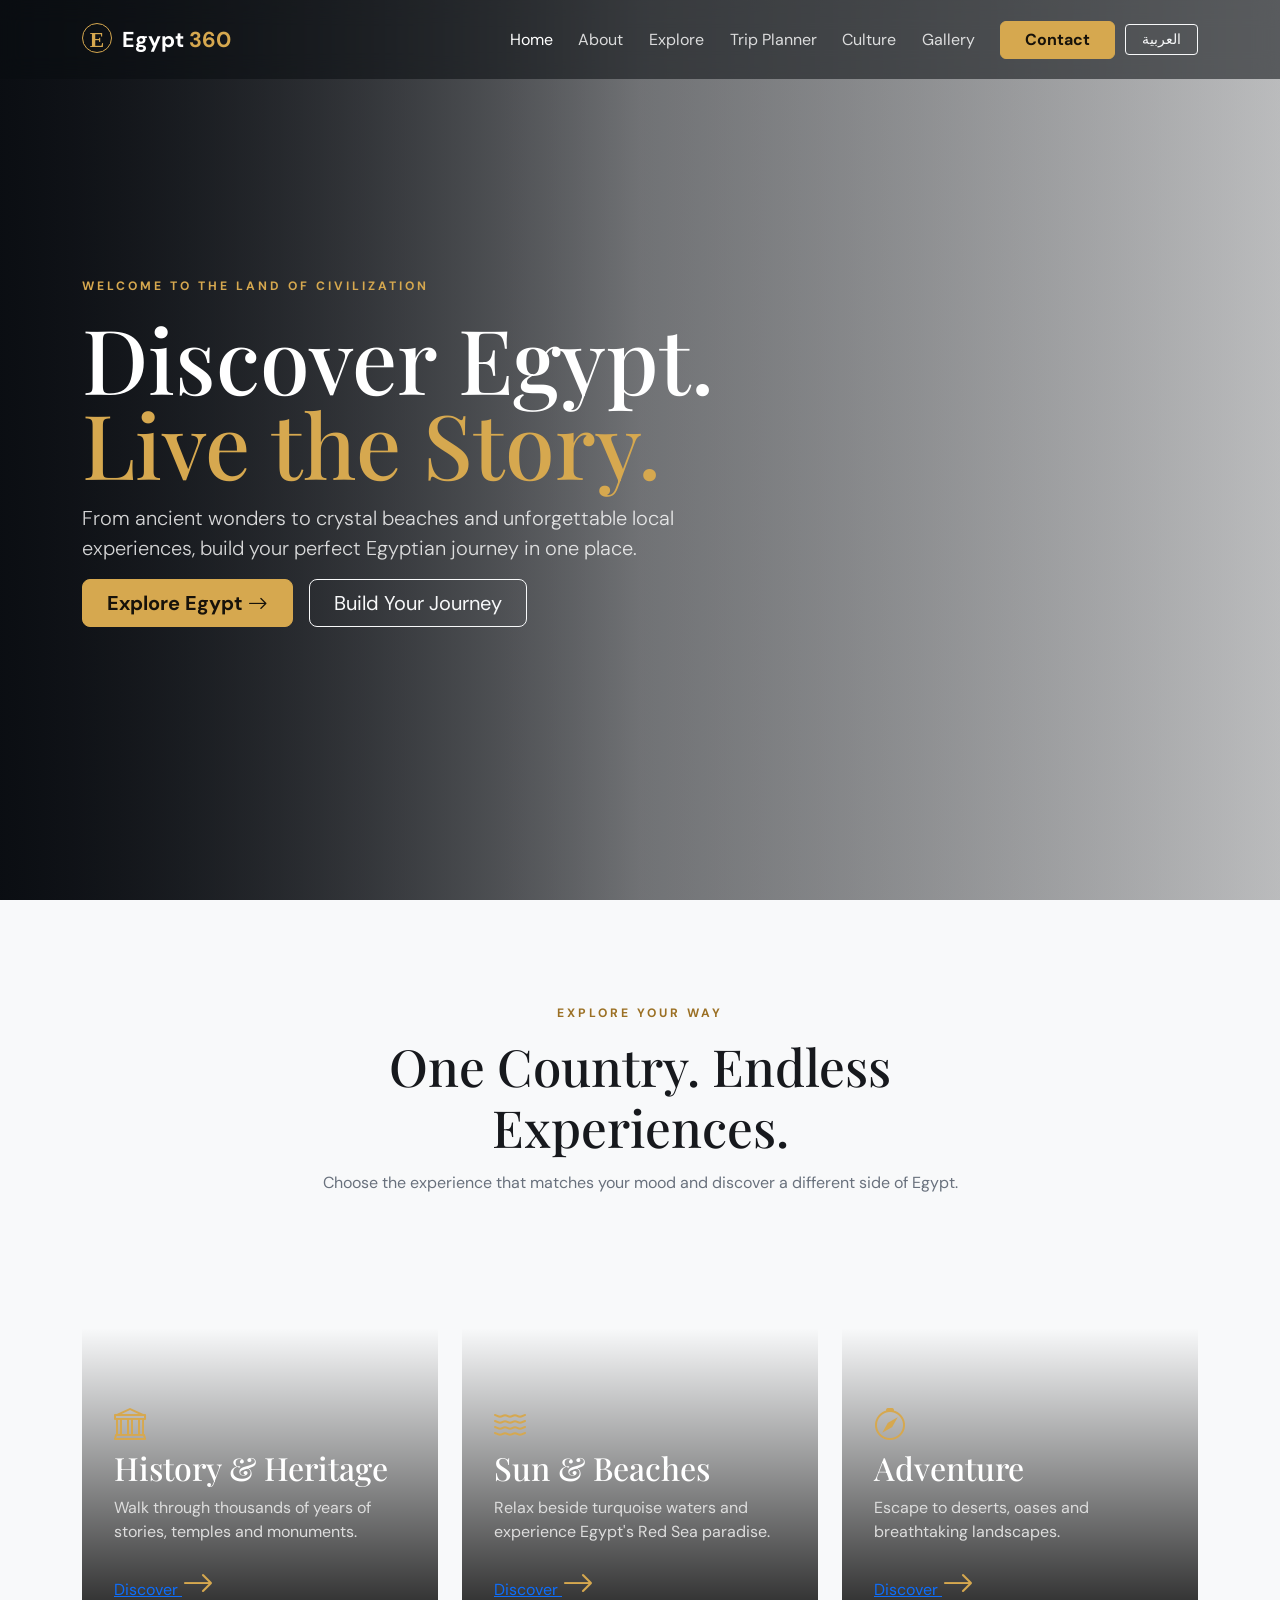
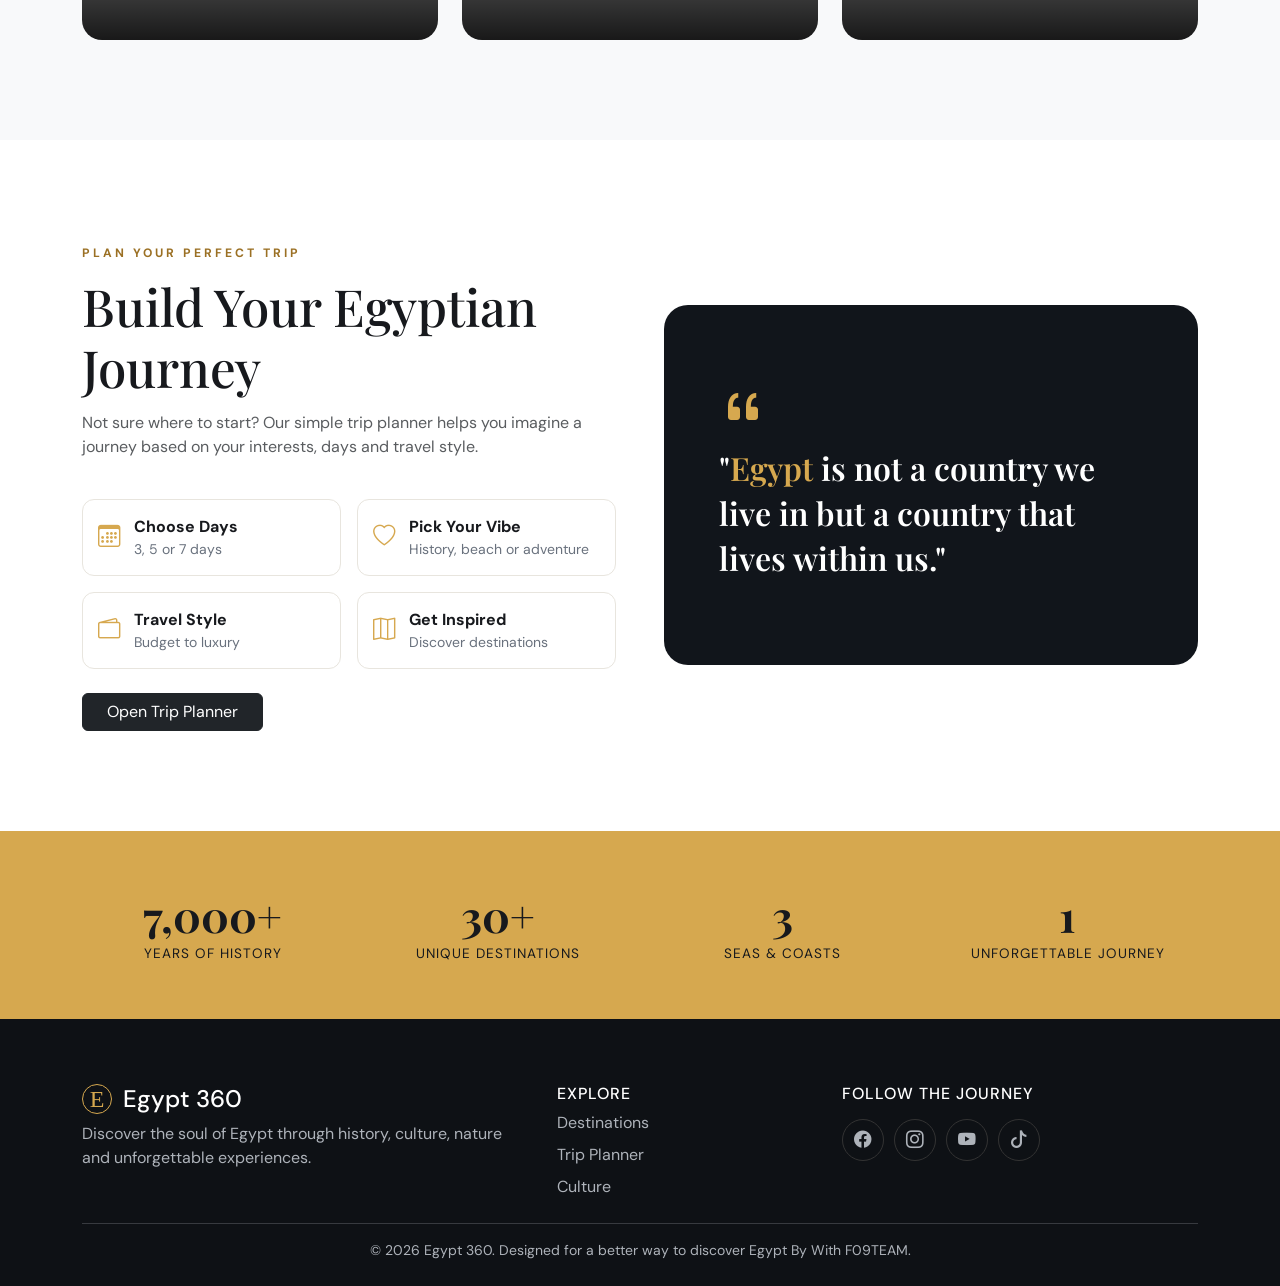
==== index.html @ 8b5eba45 "Add files via upload" ====
<!DOCTYPE html>
<html lang="en">


<head>
    <meta charset="UTF-8">
    <meta name="viewport" content="width=device-width, initial-scale=1">
    <title>Egypt 360 | Discover Egypt</title>
    <link rel="icon"
        href="data:image/svg+xml,%3Csvg xmlns='http://www.w3.org/2000/svg' viewBox='0 0 100 100'%3E%3Ccircle cx='50' cy='50' r='49' fill='none' stroke='%23d6a84f' stroke-width='6'/%3E%3Ctext x='50' y='55' font-family='serif' font-size='58' font-weight='bold' fill='%23d6a84f' text-anchor='middle' dominant-baseline='middle'%3EE%3C/text%3E%3C/svg%3E"
        type="image/svg+xml">
    <meta name="description"
        content="Egypt 360 - Explore Egypt's history, beaches, culture and unforgettable experiences.">
    <link href="https://cdn.jsdelivr.net/npm/bootstrap@5.3.8/dist/css/bootstrap.min.css" rel="stylesheet"
        integrity="sha384-sRIl4kxILFvY47J16cr9ZwB07vP4J8+LH7qKQnuqkuIAvNWLzeN8tE5YBujZqJLB" crossorigin="anonymous">
    <link rel="stylesheet" href="https://cdn.jsdelivr.net/npm/bootstrap-icons@1.11.3/font/bootstrap-icons.min.css">
    <link rel="stylesheet" href="./style.css">
</head>

<body>
    <nav class="navbar navbar-expand-lg navbar-dark fixed-top">
        <div class="container">

            <a class="navbar-brand fw-bold" href="index.html">
                <span class="brand-mark">E</span> Egypt
                <span>360</span>
            </a>

            <button class="navbar-toggler" type="button" data-bs-toggle="collapse" data-bs-target="#nav">
                <span class="navbar-toggler-icon"></span>
            </button>

            <div class="collapse navbar-collapse" id="nav">

                <ul class="navbar-nav ms-auto align-items-lg-center">

                    <li class="nav-item">
                        <a class="nav-link active" href="index.html">Home</a>
                    </li>

                    <li class="nav-item">
                        <a class="nav-link" href="about.html">About</a>
                    </li>

                    <li class="nav-item">
                        <a class="nav-link" href="explore.html">Explore</a>
                    </li>

                    <li class="nav-item">
                        <a class="nav-link" href="planner.html">Trip Planner</a>
                    </li>

                    <li class="nav-item">
                        <a class="nav-link" href="culture.html">Culture</a>
                    </li>

                    <li class="nav-item">
                        <a class="nav-link" href="gallery.html">Gallery</a>
                    </li>

                    <li class="nav-item ms-lg-2">
                        <a class="btn btn-gold px-4" href="contact.html">
                            Contact
                        </a>
                    </li>
                    <li class="nav-item ">
                        <a href="index-ar.html" class="btn btn-outline-light btn-sm px-3">العربية</a>
                    </li>

                </ul>

            </div>
        </div>
    </nav>
    <header class="hero">
        <div class="container hero-content">
            <div class="row align-items-center">
                <div class="col-lg-7">
                    <span class="eyebrow hero-line hero-line1">WELCOME TO THE LAND OF CIVILIZATION</span>
                    <h1 class="hero-line hero-line2">Discover Egypt.<br><span>Live the Story.</span></h1>
                    <p class="lead hero-line hero-line3">From ancient wonders to crystal beaches and unforgettable local
                        experiences, build
                        your
                        perfect Egyptian journey in one place.</p>
                    <div class="d-flex flex-wrap gap-3 hero-line hero-line4">
                        <a href="explore.html" class="btn btn-gold btn-lg px-4">Explore Egypt <i
                                class="bi bi-arrow-right"></i></a>
                        <a href="planner.html" class="btn btn-outline-light btn-lg px-4">Build Your Journey</a>
                    </div>
                </div>
            </div>
        </div>
    </header>


    <section class="section-padding bg-light">
        <div class="container">
            <div class="section-heading text-center">
                <span class="eyebrow dark">EXPLORE YOUR WAY</span>
                <h2>One Country. Endless Experiences.</h2>
                <p>Choose the experience that matches your mood and discover a different side of Egypt.</p>
            </div>
            <div class="row g-4">
                <div class="col-md-4">
                    <div class="experience-card experience-history">
                        <div><i class="bi bi-bank"></i>
                            <h3>History & Heritage</h3>
                            <p>Walk through thousands of years of stories, temples and monuments.</p><a
                                href="explore.html" class="stretched-link">Discover <i
                                    class="bi bi-arrow-right"></i></a>
                        </div>
                    </div>
                </div>
                <div class="col-md-4">
                    <div class="experience-card experience-beach">
                        <div><i class="bi bi-water"></i>
                            <h3>Sun & Beaches</h3>
                            <p>Relax beside turquoise waters and experience Egypt's Red Sea paradise.</p><a
                                href="explore.html" class="stretched-link">Discover <i
                                    class="bi bi-arrow-right"></i></a>
                        </div>
                    </div>
                </div>
                <div class="col-md-4">
                    <div class="experience-card experience-adventure">
                        <div><i class="bi bi-compass"></i>
                            <h3>Adventure</h3>
                            <p>Escape to deserts, oases and breathtaking landscapes.</p><a href="explore.html"
                                class="stretched-link">Discover <i class="bi bi-arrow-right"></i></a>
                        </div>
                    </div>
                </div>
            </div>
        </div>
    </section>



    <section class="section-padding">
        <div class="container">
            <div class="row align-items-center g-5">
                <div class="col-lg-6">
                    <span class="eyebrow dark">PLAN YOUR PERFECT TRIP</span>
                    <h2>Build Your Egyptian Journey</h2>
                    <p class="text-muted">Not sure where to start? Our simple trip planner helps you imagine a journey
                        based on
                        your interests, days and travel style.</p>
                    <div class="row g-3 my-4">
                        <div class="col-6">
                            <div class="mini-feature"><i class="bi bi-calendar3"></i>
                                <div><strong>Choose Days</strong><small>3, 5 or 7 days</small></div>
                            </div>
                        </div>
                        <div class="col-6">
                            <div class="mini-feature"><i class="bi bi-heart"></i>
                                <div><strong>Pick Your Vibe</strong><small>History, beach or adventure</small></div>
                            </div>
                        </div>
                        <div class="col-6">
                            <div class="mini-feature"><i class="bi bi-wallet2"></i>
                                <div><strong>Travel Style</strong><small>Budget to luxury</small></div>
                            </div>
                        </div>
                        <div class="col-6">
                            <div class="mini-feature"><i class="bi bi-map"></i>
                                <div><strong>Get Inspired</strong><small>Discover destinations</small></div>
                            </div>
                        </div>
                    </div>
                    <a href="planner.html" class="btn btn-dark px-4">Open Trip Planner</a>
                </div>
                <div class="col-lg-6">
                    <div class="quote-card"><i class="bi bi-quote quote-icon"></i>
                        <p>"<span class="text-gold">Egypt</span> is not a country we live in but a country that lives
                            within us."</p>
                    </div>
                </div>
            </div>
        </div>
    </section>





    <section class="stats-section">
        <div class="container">
            <div class="row text-center g-4">
                <div class="col-6 col-lg-3"><strong>7,000+</strong><span>Years of History</span></div>
                <div class="col-6 col-lg-3"><strong>30+</strong><span>Unique Destinations</span></div>
                <div class="col-6 col-lg-3"><strong>3</strong><span>Seas & Coasts</span></div>
                <div class="col-6 col-lg-3"><strong>1</strong><span>Unforgettable Journey</span></div>
            </div>
        </div>
    </section>




    <footer class="footer">
        <div class="container">
            <div class="row g-4">
                <div class="col-lg-5">
                    <h4><span class="brand-mark">E</span> Egypt 360</h4>
                    <p>Discover the soul of Egypt through history, culture, nature and unforgettable experiences.</p>
                </div>
                <div class="col-6 col-lg-3">
                    <h6>Explore</h6><a href="explore.html">Destinations</a><a href="planner.html">Trip Planner</a><a
                        href="culture.html">Culture</a>
                </div>
                <div class="col-6 col-lg-4">
                    <h6>Follow the Journey</h6>
                    <div class="socials"><a href="#"><i class="bi bi-facebook"></i></a><a href="#"><i
                                class="bi bi-instagram"></i></a><a href="#"><i class="bi bi-youtube"></i></a><a
                            href="#"><i class="bi bi-tiktok"></i></a></div>
                </div>
            </div>
            <hr>
            <p class="mb-0 small text-center">© 2026 Egypt 360. Designed for a better way to discover Egypt By With
                F09TEAM.</p>
        </div>
    </footer>

    <script src="https://cdn.jsdelivr.net/npm/bootstrap@5.3.8/dist/js/bootstrap.bundle.min.js"></script>
</body>

</html>
---- style.css ----
@import url('https://fonts.googleapis.com/css2?family=DM+Sans:wght@400;500;600;700&family=Playfair+Display:wght@600;700&display=swap');

:root {
    --gold: #d6a84f;
    --dark: #11151b;
    --muted: #69717d;
    --cream: #f8f6f1
}

* {
    box-sizing: border-box
}

body {
    font-family: 'DM Sans', sans-serif;
    color: #17191d;
    overflow-x: hidden
}

h1,
h2,
h3 {
    font-family: 'Playfair Display', serif
}

.text-gold {
    color: var(--gold) !important;
    font-weight: 600;
}

/* ==========================================================
   NAVBAR (موحّد لكل الصفحات - عربي وإنجليزي)
   ========================================================== */

.navbar {
    padding: 18px 0;
    background: rgba(10, 13, 18, .55);
    backdrop-filter: blur(12px);
    transition: .3s
}

.navbar-brand {
    font-size: 1.35rem
}

.navbar-brand span:last-child {
    color: var(--gold)
}

.brand-mark {
    display: inline-grid;
    place-items: center;
    width: 30px;
    height: 30px;
    border: 1px solid var(--gold);
    color: var(--gold);
    border-radius: 50%;
    font-family: serif;
    margin-right: 5px
}

/* المسافة بين عناصر القائمة كلها - طريقة واحدة بس، بتشتغل صح
   في الاتجاهين LTR و RTL من غير أي حاجة إضافية */
.navbar-nav {
    gap: 0.6rem;
}

.nav-link {
    color: rgba(255, 255, 255, .82) !important;
}

.nav-link:hover,
.nav-link.active {
    color: #fff !important
}

.btn-gold {
    background: var(--gold);
    border-color: var(--gold);
    color: #17120a;
    font-weight: 700
}

.btn-gold:hover {
    background: #e3b965;
    border-color: #e3b965;
    color: #17120a
}

/* ==========================================================
   HOME PAGE
   ========================================================== */

.hero {
    min-height: 100vh;
    display: flex;
    align-items: center;
    color: white;
    background: linear-gradient(90deg, rgba(7, 10, 15, .88), rgba(7, 10, 15, .35), rgba(7, 10, 15, .15)), url('https://images.unsplash.com/photo-1503177119275-0aa32b3a9368?auto=format&fit=crop&w=2000&q=85') center/cover;
    background-attachment: fixed;
    position: relative;
    overflow: hidden;
}

.hero::before {
    content: '';
    position: absolute;
    top: -5%;
    left: 0;
    width: 100%;
    height: 110%;
    z-index: 0;
    background: linear-gradient(90deg, rgba(7, 10, 15, .88), rgba(7, 10, 15, .35), rgba(7, 10, 15, .15)),
        url('https://images.unsplash.com/photo-1503177119275-0aa32b3a9368?auto=format&fit=crop&w=2000&q=85') center/cover;
    animation: heroTransformY 5s ease-in-out infinite;
}

.hero>* {
    position: relative;
    z-index: 1;
}

@keyframes heroTransformY {

    0%,
    100% {
        transform: translateY(0);
    }

    50% {
        transform: translateY(-25px);
    }
}

.hero h1 {
    font-size: clamp(3.4rem, 7vw, 6.8rem);
    line-height: .95;
    margin: 18px 0
}

.hero h1 span {
    color: var(--gold)
}

.hero p {
    max-width: 650px;
    color: rgba(255, 255, 255, .82)
}

.eyebrow {
    font-size: .76rem;
    letter-spacing: 3px;
    font-weight: 700;
    color: var(--gold)
}

.eyebrow.dark {
    color: #9b7024
}

.hero-line {
    opacity: 0;
    transform: translateY(30px);
    animation: fadeUp 1s forwards;
}

.hero-line1 {
    animation-delay: .3s;
}

.hero-line2 {
    animation-delay: .7s;
}

.hero-line3 {
    animation-delay: 1.1s;
}

.hero-line4 {
    animation-delay: 1.5s;
}

@keyframes fadeUp {
    from {
        opacity: 0;
        transform: translateY(30px);
    }

    to {
        opacity: 1;
        transform: translateY(0);
    }
}

.section-padding {
    padding: 100px 0
}

.section-heading {
    max-width: 700px;
    margin: 0 auto 55px
}

.section-heading h2,
.section-padding>.container>.row h2 {
    font-size: clamp(2.2rem, 4vw, 3.5rem);
    margin: 12px 0
}

.section-heading p {
    color: var(--muted)
}

.experience-card {
    height: 390px;
    border-radius: 20px;
    overflow: hidden;
    position: relative;
    color: white;
    padding: 32px;
    display: flex;
    align-items: end;
    background-size: cover;
    background-position: center;
    transition: .4s
}

.experience-card:hover {
    transform: translateY(-8px)
}

.experience-card:before {
    content: '';
    position: absolute;
    inset: 0;
    background: linear-gradient(transparent 20%, rgba(0, 0, 0, .9))
}

.experience-card>div {
    position: relative;
    z-index: 1
}

.experience-card i {
    font-size: 2rem;
    color: var(--gold)
}

.experience-card h3 {
    font-size: 2rem
}

.experience-card p {
    color: #ddd
}

.experience-history {
    background-image: url('https://images.unsplash.com/photo-1568322445389-f64ac2515020?auto=format&fit=crop&w=1000&q=80')
}

.experience-beach {
    background-image: url('https://images.unsplash.com/photo-1507525428034-b723cf961d3e?auto=format&fit=crop&w=1000&q=80')
}

.experience-adventure {
    background-image: url('https://images.unsplash.com/photo-1500530855697-b586d89ba3ee?auto=format&fit=crop&w=1000&q=80')
}

.mini-feature {
    display: flex;
    gap: 14px;
    align-items: center;
    padding: 15px;
    border: 1px solid #e8e5de;
    border-radius: 12px
}

.mini-feature i {
    font-size: 1.4rem;
    color: var(--gold)
}

.mini-feature strong,
.mini-feature small {
    display: block
}

.mini-feature small {
    color: var(--muted)
}

/* كارت الاقتباس بتاع الهوم بيدج فقط. كارت الجاليري ليه اسمه الخاص
   تحت (.gallery-quote-card) عشان مايتلخبطش مع ده */
.quote-card {
    min-height: 360px;
    padding: 55px;
    background: var(--dark);
    color: white;
    border-radius: 24px;
    display: flex;
    flex-direction: column;
    justify-content: center
}

.quote-icon {
    font-size: 3rem;
    color: var(--gold)
}

.quote-card p {
    font: 600 2rem/1.4 'Playfair Display', serif
}

.quote-card span {
    color: #bbb
}

.stats-section {
    background: var(--gold);
    padding: 55px 0
}

.stats-section strong,
.stats-section span {
    display: block
}

.stats-section strong {
    font: 700 2.7rem 'Playfair Display'
}

.stats-section span {
    font-size: .85rem;
    text-transform: uppercase;
    letter-spacing: 1px
}

.footer {
    background: #0e1115;
    color: #aeb3ba;
    padding: 65px 0 25px
}

.footer h4 {
    color: #fff
}

.footer h6 {
    color: #fff;
    text-transform: uppercase;
    letter-spacing: 1px
}

.footer a {
    display: block;
    color: #aeb3ba;
    text-decoration: none;
    margin: 8px 0
}

.footer a:hover {
    color: var(--gold)
}

.socials {
    display: flex;
    gap: 10px
}

.socials a {
    display: grid;
    place-items: center;
    width: 42px;
    height: 42px;
    border: 1px solid #333;
    border-radius: 50%;
    font-size: 1.1rem
}

/* ==========================================================
   ABOUT PAGE
   ========================================================== */

.about-hero {
    min-height: 100vh;
    background:
        linear-gradient(rgba(0, 0, 0, 0.55), rgba(0, 0, 0, 0.65)),
        url("https://images.unsplash.com/photo-1568322445389-f64ac2515020?auto=format&fit=crop&w=1800&q=80");
    background-size: cover;
    background-position: center;
    display: flex;
    align-items: center;
    justify-content: center;
    text-align: center;
    position: relative;
    color: #fff;
}

.about-hero-overlay {
    position: absolute;
    inset: 0;
    background: linear-gradient(180deg,
            rgba(0, 0, 0, 0.25),
            rgba(0, 0, 0, 0.65));
}

.about-hero-content {
    position: relative;
    z-index: 2;
    max-width: 900px;
    padding: 120px 20px 60px;
}

.about-hero-small-title {
    display: block;
    color: #d6a84f;
    font-size: 14px;
    font-weight: 700;
    letter-spacing: 4px;
    margin-bottom: 20px;
}

.about-hero h1 {
    font-size: clamp(45px, 7vw, 85px);
    font-weight: 700;
    line-height: 1.05;
    margin-bottom: 25px;
}

.about-hero h1 span {
    color: #d6a84f;
}

.about-hero-line {
    width: 80px;
    height: 3px;
    background: #d6a84f;
    margin: 20px auto;
}

.about-hero-symbol {
    font-size: 55px;
    color: #d6a84f;
    margin: 20px 0;
}

.about-hero p {
    font-size: 20px;
    letter-spacing: 2px;
    color: #f1f1f1;
    line-height: 1.7;
}

.about-intro {
    padding: 100px 7%;
    background: #fff;
}

.about-container {
    max-width: 1200px;
    margin: auto;
    display: grid;
    grid-template-columns: 1fr 1fr;
    gap: 70px;
    align-items: center;
}

.about-image {
    position: relative;
}

.about-image img {
    width: 100%;
    height: 550px;
    object-fit: cover;
    border-radius: 12px;
    display: block;
}

.about-image::after {
    content: "";
    position: absolute;
    width: 100%;
    height: 100%;
    border: 2px solid #d6a84f;
    border-radius: 12px;
    top: 18px;
    left: 18px;
    z-index: 0;
    pointer-events: none;
}

.about-image img {
    position: relative;
    z-index: 1;
}

.about-content {
    max-width: 600px;
}

.section-label {
    display: inline-block;
    color: #b88b2c;
    font-size: 13px;
    font-weight: 700;
    letter-spacing: 3px;
    margin-bottom: 15px;
}

.about-content h2 {
    font-size: clamp(38px, 5vw, 58px);
    line-height: 1.15;
    margin-bottom: 20px;
    font-weight: 700;
    color: #222;
}

.about-content h2 span {
    color: #d6a84f;
}

/* خط ذهبي قصير - مستخدم في about وكمان في اقتباسات تانية بنفس المقاس */
.gold-line {
    width: 70px;
    height: 3px;
    background: #d6a84f;
    margin: 25px 0;
}

.about-content p {
    color: #666;
    line-height: 1.9;
    font-size: 16px;
    margin-bottom: 18px;
}

.vision-section {
    padding: 100px 7%;
    background: #f7f5f0;
}

.vision-container {
    max-width: 1200px;
    margin: auto;
}

.vision-heading {
    text-align: center;
    max-width: 750px;
    margin: 0 auto 60px;
}

.vision-heading h2 {
    font-size: clamp(38px, 5vw, 58px);
    line-height: 1.2;
    color: #222;
    margin: 15px 0;
}

.vision-heading h2 span {
    color: #d6a84f;
}

.vision-heading p {
    color: #777;
    font-size: 17px;
    line-height: 1.8;
}

.vision-cards {
    display: grid;
    grid-template-columns: repeat(3, 1fr);
    gap: 30px;
}

.vision-card {
    background: #fff;
    padding: 45px 30px;
    text-align: center;
    border-radius: 12px;
    transition: 0.3s ease;
    border: 1px solid #eee;
}

.vision-card:hover {
    transform: translateY(-10px);
    box-shadow: 0 15px 35px rgba(0, 0, 0, 0.1);
}

.vision-icon {
    width: 75px;
    height: 75px;
    margin: 0 auto 25px;
    border-radius: 50%;
    background: #f4ead2;
    display: flex;
    align-items: center;
    justify-content: center;
    color: #d6a84f;
    font-size: 30px;
}

.vision-card h3 {
    font-size: 25px;
    color: #222;
    margin-bottom: 15px;
}

.card-line {
    width: 45px;
    height: 2px;
    background: #d6a84f;
    margin: 0 auto 20px;
}

.vision-card p {
    color: #777;
    line-height: 1.8;
    margin: 0;
}

.about-cta {
    min-height: 500px;
    position: relative;
    background:
        url("https://images.unsplash.com/photo-1503177119275-0aa32b3a9368?auto=format&fit=crop&w=1800&q=80") center / cover no-repeat;

    display: flex;
    align-items: center;
    justify-content: center;
    text-align: center;
    color: #fff;
}

.about-cta-overlay {
    position: absolute;
    inset: 0;
    background: rgba(0, 0, 0, 0.65);
}

.about-cta-content {
    position: relative;
    z-index: 2;
    padding: 60px 20px;
}

.about-cta-content h2 {
    font-size: clamp(40px, 6vw, 65px);
    margin: 15px 0;
    font-weight: 700;
}

.about-cta-content h2 span {
    color: #d6a84f;
}

.about-cta-content p {
    font-size: 18px;
    color: #ddd;
    margin-bottom: 30px;
}

.about-cta-button {
    display: inline-flex;
    align-items: center;
    gap: 12px;
    background: #d6a84f;
    color: #111;
    text-decoration: none;
    padding: 14px 30px;
    border-radius: 5px;
    font-weight: 700;
    transition: 0.3s ease;
}

.about-cta-button:hover {
    background: #fff;
    color: #111;
    transform: translateY(-3px);
}

.about-footer {
    background: #111;
    color: #fff;
    text-align: center;
    padding: 45px 20px;
}

.about-footer h3 {
    font-size: 25px;
    margin-bottom: 10px;
}

.about-footer h3 span {
    color: #d6a84f;
}

.about-footer p {
    color: #aaa;
    margin-bottom: 25px;
}

.about-footer hr {
    max-width: 700px;
    margin: 0 auto 20px;
    border-color: #444;
}

.about-footer small {
    color: #777;
}

@media (max-width: 991px) {

    .about-container {
        grid-template-columns: 1fr;
        gap: 50px;
    }

    .about-image img {
        height: 450px;
    }

    .about-content {
        max-width: 100%;
    }

    .vision-cards {
        grid-template-columns: 1fr;
    }

}

@media (max-width: 576px) {

    .about-hero {
        min-height: 90vh;
    }

    .about-hero-content {
        padding: 100px 20px 40px;
    }

    .about-hero h1 {
        font-size: 42px;
        line-height: 1.05;
    }

    .about-hero p {
        font-size: 16px;
        letter-spacing: 1px;
    }

    .about-intro,
    .vision-section {
        padding: 70px 20px;
    }

    .about-image img {
        height: 350px;
    }

    .about-content h2 {
        font-size: 38px;
    }

    .vision-heading h2 {
        font-size: 38px;
    }

    .about-cta {
        min-height: 450px;
    }

}

/* ==========================================================
   EXPLORE PAGE
   ========================================================== */

.page-hero {
    padding: 170px 0 100px;
    background: linear-gradient(90deg, rgba(8, 11, 15, .82), rgba(8, 11, 15, .35)), url('https://images.unsplash.com/photo-1568322445389-f64ac2515020?auto=format&fit=crop&w=2000&q=85') center/cover;
    color: white
}

.page-hero h1 {
    font-size: clamp(3rem, 6vw, 5.5rem);
    margin: 15px 0
}

.page-hero p {
    max-width: 650px;
    margin: auto;
    color: #ddd
}

.filter-bar .btn {
    margin: 4px;
    border-radius: 50px;
    padding: 10px 24px
}

.destination-card {
    background: #fff;
    border-radius: 18px;
    overflow: hidden;
    box-shadow: 0 8px 30px rgba(0, 0, 0, .06);
    height: 100%;
    transition: .3s
}

.destination-card:hover {
    transform: translateY(-7px);
    box-shadow: 0 18px 40px rgba(0, 0, 0, .12)
}

.dest-img {
    height: 260px;
    background-size: cover;
    background-position: center;
    position: relative
}

.dest-img .badge {
    position: absolute;
    left: 20px;
    top: 20px
}

.bg-gold {
    background: var(--gold) !important;
    color: #17120a
}

.cairo {
    background-image: url('https://images.unsplash.com/photo-1503177119275-0aa32b3a9368?auto=format&fit=crop&w=900&q=80')
}

.luxor {
    background-image: url('https://images.unsplash.com/photo-1587975844577-56dfe5d3fca8?auto=format&fit=crop&w=1200&q=80');
}

.aswan {
    background-image: url('https://images.unsplash.com/photo-1655755001673-0d6ef8b25496?auto=format&fit=crop&w=1200&q=80');
}

.hurghada {
    background-image: url('https://images.unsplash.com/photo-1651247515420-2625b7724546?auto=format&fit=crop&w=1200&q=80');
}

.sharm {
    background-image: url('https://images.unsplash.com/photo-1500534623283-312aade485b7?auto=format&fit=crop&w=900&q=80')
}

.siwa {
    background-image: url('https://images.unsplash.com/photo-1652377170273-72152e714b96?auto=format&fit=crop&w=1200&q=80');
}

.destination-card h3 {
    font-size: 1.8rem
}

.destination-card p {
    color: var(--muted)
}

.destination-card a {
    color: #9b7024;
    text-decoration: none;
    font-weight: 700
}

@media(max-width:767px) {
    .section-padding {
        padding: 70px 0
    }

    .navbar {
        background: rgba(10, 13, 18, .9)
    }
}

/* ==========================================================
   GALLERY PAGE
   ========================================================== */

.gallery-hero {
    background-color: #11151b;
    color: white;
    padding: 140px 0 60px;
    text-align: center;
}

.gallery-hero h1 {
    color: #d6a84f;
    font-size: 45px;
}

.gallery-hero p {
    font-size: 18px;
}

.gallery-section {
    background-color: #f8f6f1;
    padding: 50px 0;
}

.gallery-card {
    background-color: white;
    border-radius: 10px;
    overflow: hidden;
    box-shadow: 0 0 10px rgba(0, 0, 0, .15);
    cursor: pointer;
    animation: floatCard 3s ease-in-out infinite;
    transition: transform 0.35s cubic-bezier(0.22, 1, 0.36, 1),
        box-shadow 0.35s cubic-bezier(0.22, 1, 0.36, 1);
}

.gallery-card:hover {
    animation-play-state: paused;
    transform: translateY(-6px);
    box-shadow: 0 8px 20px rgba(0, 0, 0, 0.25);
}

.gallery-card:active {
    transform: scale(0.97) translateY(-2px);
    box-shadow: 0 4px 12px rgba(0, 0, 0, 0.3);
    transition: transform 0.12s ease-out,
        box-shadow 0.12s ease-out;
}

@keyframes floatCard {

    0%,
    100% {
        transform: translateY(0);
    }

    50% {
        transform: translateY(-8px);
    }
}

.row>div:nth-child(2n) .gallery-card {
    animation-delay: 0.5s;
}

.row>div:nth-child(3n) .gallery-card {
    animation-delay: 1s;
}

.row>div:nth-child(4n) .gallery-card {
    animation-delay: 1.5s;
}

.gallery-img-wrapper {
    position: relative;
}

.gallery-card img {
    width: 100%;
    height: 250px;
    object-fit: cover;
    display: block;
}

.badge-category {
    position: absolute;
    top: 15px;
    left: 15px;
    display: inline-flex;
    align-items: center;
    gap: 6px;
    background-color: #d6a84f;
    color: #11151b;
    font-weight: 600;
    font-size: 14px;
    padding: 6px 16px;
    border-radius: 50px;
    z-index: 2;
}

.badge-category i {
    font-size: 13px;
}

.gallery-info {
    text-align: center;
    padding: 15px;
}

.gallery-info h3 {
    color: #d6a84f;
    margin-bottom: 10px;
}

.gallery-info p {
    color: #555;
    font-size: 15px;
}

.gallery-info span {
    color: #11151b;
    font-weight: bold;
}

/* كارت الاقتباس الخاص بصفحة الجاليري بس (كان اسمه .quote-card
   زي كارت الهوم بيدج بالظبط، وده كان بيعمل تعارض ويأثر على شكل
   كارت الهوم كمان). لازم تغيّر الـ class في gallery.html من
   quote-card إلى gallery-quote-card */
.gallery-quote-card {
    background-color: #11151b;
    color: #fff;
    border-radius: 10px;
    height: 100%;
    padding: 40px 30px;
    display: flex;
    flex-direction: column;
    justify-content: center;
    align-items: center;
    text-align: center;
    box-shadow: 0 0 10px rgba(0, 0, 0, .15);
    cursor: pointer;
    animation: floatCard 3s ease-in-out infinite;
    transition: transform 0.35s cubic-bezier(0.22, 1, 0.36, 1),
        box-shadow 0.35s cubic-bezier(0.22, 1, 0.36, 1);
}

.gallery-quote-card:hover {
    animation-play-state: paused;
    transform: translateY(-6px);
    box-shadow: 0 8px 20px rgba(214, 168, 79, 0.3);
}

.gallery-quote-card:active {
    transform: scale(0.97) translateY(-2px);
    box-shadow: 0 4px 12px rgba(0, 0, 0, 0.3);
    transition: transform 0.12s ease-out,
        box-shadow 0.12s ease-out;
}

/* ==========================================================
   CONTACT PAGE
   ========================================================== */

.contact-section {
    background-color: #f8f6f1;
    background-image: url("Assets/egypt-pwMbtwA9LRc-unsplash.jpg");
    background-size: cover;
    background-position: center;
    background-repeat: no-repeat;
    background-attachment: fixed;
    padding: 80px 0;
}

.contact-section h2 {
    padding-top: 120px;
    color: #000000;
    font-size: 40px;
    font-weight: bold;
}

.contact-section p {
    color: #000000;
}

.contact-info {
    background-color: #11151b;
    color: white;
    padding: 30px;
    border-radius: 10px;
    height: 100%;
}

.contact-info h4 {
    color: #d6a84f;
    margin-bottom: 20px;
}

.contact-info p {
    color: white;
    margin-bottom: 20px;
}

.contact-info i {
    color: #d6a84f;
    margin-right: 10px;
    font-size: 20px;
}

.contact-form {
    background-color: white;
    padding: 30px;
    border-radius: 10px;
    box-shadow: 0 0 10px rgba(0, 0, 0, 0.1);
}

.contact-form label {
    font-weight: bold;
    color: #11151b;
}

.contact-form .form-control {
    border-radius: 6px;
    margin-bottom: 15px;
}

.contact-form .btn {
    background-color: #d6a84f;
    color: white;
    border: none;
}

.contact-form .btn:hover {
    background-color: #b88b32;
}

/* ==========================================================
   PLANNER PAGE
   ========================================================== */

.planner-section {
    min-height: 100vh;
    padding: 140px 0 100px;
    display: flex;
    justify-content: center;
    align-items: center;
    text-align: center;

    background:
        linear-gradient(rgba(0, 0, 0, .55), rgba(0, 0, 0, .55)),
        url(https://encrypted-tbn0.gstatic.com/images?q=tbn:ANd9GcR2k7_KBNonSxDo5f_6ivcdyoX6UNumjKtNeGo8ikUTTA&s=10);

    background-size: cover;
    background-position: center;
    background-repeat: no-repeat;
}

.planner-title {
    font-size: 3.5rem;
    font-weight: 700;
    color: #fff;
    margin-bottom: 20px;
}

.planner-title span {
    color: #D4AF37;
    text-shadow: 0 0 15px rgba(212, 175, 55, .7);
}

.planner-text {
    max-width: 700px;
    margin: 0 auto;
    color: #f1f1f1;
    font-size: 1.15rem;
    line-height: 1.8;
    margin-bottom: 40px;
}

.travel-style {
    padding: 90px 0;
    background: #fff;
}

.style-title {
    font-size: 2.8rem;
    font-weight: 700;
}

.style-title span {
    color: #D4AF37;
}

.style-text {
    color: #777;
    max-width: 600px;
    margin: auto;
}

.style-card {
    background: #fff;
    border-radius: 20px;
    overflow: hidden;
    text-align: center;
    box-shadow: 0 10px 25px rgba(0, 0, 0, .1);
    transition: .4s;
    height: 100%;
}

.style-card img {
    width: 100%;
    height: 250px;
    object-fit: cover;
    transition: .4s;
}

.style-card h4 {
    margin-top: 20px;
    font-weight: 700;
}

.style-card p {
    color: #666;
    padding: 0 20px 25px;
}

.style-card:hover {
    transform: translateY(-10px);
    border: 2px solid #D4AF37;
}

.style-card:hover img {
    transform: scale(1.08);
}

/* الفورم بالتصميم الغامق (النسخة النهائية اللي فعلاً شغالة) */
.planner-form {
    padding: 70px 0;
    background: #ffffff;
}

.planner-card {
    max-width: 900px;
    margin: auto;
    padding: 42px;

    background: linear-gradient(145deg, #1b2329, #12181d);

    border: 1px solid #303940;
    border-radius: 22px;

    box-shadow: 0 20px 50px rgba(0, 0, 0, 0.3);
}

.planner-card-title {
    margin: 0 0 8px;

    color: #ffffff;

    text-align: center;

    font-family: Georgia, "Times New Roman", serif;
    font-size: 34px;
    font-weight: 700;
}

.planner-card-text {
    max-width: 600px;

    margin: 0 auto 35px;

    color: #aeb6bc;

    text-align: center;

    font-size: 15px;
    line-height: 1.7;
}

#oneWay,
#roundTrip {
    display: none;
}

.trip-type {
    display: flex;
    justify-content: center;
    align-items: center;

    gap: 14px;

    margin-bottom: 32px;
}

.trip-radio {
    cursor: pointer;
}

.trip-radio span {
    display: inline-flex;

    align-items: center;
    justify-content: center;

    gap: 8px;

    min-width: 145px;

    padding: 11px 20px;

    border: 1px solid #303940;
    border-radius: 30px;

    color: #cbd0d4;

    font-size: 15px;

    transition: 0.3s ease;
}

.trip-radio span i {
    font-size: 16px;
}

.trip-radio:hover span {
    border-color: #d6a84f;
    color: #d6a84f;
}

#oneWay:checked~.trip-type label[for="oneWay"] span {
    background: rgba(214, 168, 79, 0.13);

    border-color: #d6a84f;

    color: #d6a84f;
}

#roundTrip:checked~.trip-type label[for="roundTrip"] span {
    background: rgba(214, 168, 79, 0.13);

    border-color: #d6a84f;

    color: #d6a84f;
}

.planner-grid {
    display: grid;

    grid-template-columns: repeat(2, 1fr);

    gap: 23px;
}

.planner-group {
    width: 100%;
}

.planner-group label {
    display: block;

    margin-bottom: 9px;

    color: #f2f2f2;

    font-size: 15px;
    font-weight: 700;
}

.planner-group label i {
    margin-right: 6px;

    color: #d6a84f;
}

.planner-group label small {
    color: #7e878e;

    font-size: 12px;
    font-weight: normal;
}

.planner-group select {
    display: block;

    width: 100%;
    height: 50px;

    padding: 0 15px;

    background: #0e1317;

    color: #ffffff;

    border: 1px solid #394249;
    border-radius: 10px;

    outline: none;

    font-size: 14px;

    transition: 0.3s ease;
}

.planner-group select:hover {
    border-color: #d6a84f;
}

.planner-group select:focus {
    background: #0e1317;

    color: #ffffff;

    border-color: #d6a84f;

    box-shadow: 0 0 0 3px rgba(214, 168, 79, 0.08);
}

.planner-group select option {
    background: #10151a;
    color: #ffffff;
}

.planner-date {
    display: block;

    width: 100%;
    height: 50px;

    padding: 0 15px;

    background: #0e1317;

    color: #ffffff;

    border: 1px solid #394249;
    border-radius: 10px;

    outline: none;

    font-family: inherit;
    font-size: 14px;

    transition: 0.3s ease;
}

.planner-date:hover {
    border-color: #d6a84f;
}

.planner-date:focus {
    background: #0e1317;

    color: #ffffff;

    border-color: #d6a84f;

    box-shadow: 0 0 0 3px rgba(214, 168, 79, 0.08);
}

.planner-date::-webkit-calendar-picker-indicator {
    filter: invert(1);

    cursor: pointer;
}

.return-date-group {
    display: none;
}

#roundTrip:checked~.planner-grid .return-date-group {
    display: block;

    animation: returnDateIn 0.3s ease;
}

@keyframes returnDateIn {

    from {
        opacity: 0;

        transform: translateY(-8px);
    }

    to {
        opacity: 1;

        transform: translateY(0);
    }

}

.planner-action {
    margin-top: 36px;

    text-align: center;
}

.planner-btn {
    display: inline-flex;

    align-items: center;
    justify-content: center;

    gap: 10px;

    padding: 14px 32px;

    background: #d6a84f;

    color: #111111;

    border: none;
    border-radius: 10px;

    font-size: 15px;
    font-weight: 800;

    text-decoration: none;

    cursor: pointer;

    transition: 0.3s ease;
}

.planner-btn:hover {
    background: #e7c273;

    color: #111111;

    transform: translateY(-2px);

    box-shadow: 0 8px 20px rgba(214, 168, 79, 0.18);
}

.planner-btn:active {
    transform: translateY(0);
}

.planner-note {
    margin: 12px 0 0;

    color: #7f898f;

    font-size: 13px;
}

@media (max-width: 767px) {

    .planner-form {
        padding: 50px 0;
    }

    .planner-card {
        padding: 28px 20px;

        border-radius: 18px;
    }

    .planner-card-title {
        font-size: 28px;
    }

    .planner-card-text {
        font-size: 14px;
    }

    .planner-grid {
        grid-template-columns: 1fr;

        gap: 20px;
    }

    .planner-group select,
    .planner-date {
        height: 48px;
    }

    .planner-btn {
        padding: 13px 27px;
    }
}

@media (max-width: 500px) {

    .planner-card {
        padding: 24px 16px;
    }

    .planner-card-title {
        font-size: 25px;
    }

    .trip-type {
        flex-direction: column;

        align-items: stretch;
    }

    .trip-radio span {
        width: 100%;
    }

    .planner-btn {
        width: 100%;
    }
}

/* ==========================================================
   CULTURE PAGE
   ========================================================== */

.culture-hero h1 {
    font-size: 3rem;
}

.culture-hero p {
    max-width: 650px;
    margin: auto;
}

.culture-hero {
    min-height: 100vh;
    background-image: linear-gradient(rgba(0, 0, 0, .5), rgba(0, 0, 0, .5)),
        url(https://images.unsplash.com/photo-1539768942893-daf53e448371?w=600&auto=format&fit=crop&q=60&ixlib=rb-4.1.0&ixid=M3wxMjA3fDB8MHxzZWFyY2h8Mnx8ZWd5cHQncyUyMGN1bHR1cmV8ZW58MHx8MHx8fDA%3D);
    background-size: cover;
    background-position: center;
    background-repeat: no-repeat;
}

.gold {
    background: linear-gradient(90deg, #d4af37, #fff5a0, #d4af37);
    background-size: 200%;
    -webkit-background-clip: text;
    background-clip: text;
    -webkit-text-fill-color: transparent;
    animation: shine 3s linear infinite;
}

@keyframes shine {
    from {
        background-position: -200%;
    }

    to {
        background-position: 200%;
    }
}

.culture-btn {
    background: linear-gradient(135deg, #c9a227, #f4d03f);
    color: #0b1d26;
    padding: 10px 28px;
    margin-top: 40px;
    border-radius: 50px;
    font-weight: 600;
    letter-spacing: 1px;
    border: none;
    transition: .4s ease;
    box-shadow: 0 6px 15px rgba(212, 175, 55, .35);
}

.culture-btn:hover {
    transform: translateY(-5px);
    box-shadow: 0 15px 30px rgba(212, 175, 55, .55);
    color: #0b1d26;
}

.culture-section {
    background: #f8f9fa;
}

.section-title {
    font-size: 2.4rem;
    font-weight: 700;
    color: #14213d;
}

.section-text {
    color: #6c757d;
    max-width: 700px;
    margin: auto;
    margin-top: 15px;
    line-height: 1.8;
}

/* خط ذهبي كبير - نسخة تانية من .gold-line مخصصة لصفحة الثقافة بس
   عشان متتلخبطش مع الخط اللي في صفحة about */
.gold-line-lg {
    width: 90px;
    height: 4px;
    background: #D4AF37;
    margin: 20px auto;
    border-radius: 10px;
}

.culture-card {
    background: #fff;
    border-radius: 20px;
    transition: .4s;
    box-shadow: 0 5px 15px rgba(0, 0, 0, .08);
}

.culture-card:hover {
    transform: translateY(-10px);
    box-shadow: 0 15px 35px rgba(212, 175, 55, .30);
}

.culture-icon {
    font-size: 55px;
    color: #D4AF37;
    margin-bottom: 20px;
    transition: .4s;
}

.culture-card:hover .culture-icon {
    transform: scale(1.15);
}

.culture-card h4 {
    color: #14213d;
    font-weight: 700;
    margin-bottom: 15px;
    transition: .4s;
}

.culture-card:hover h4 {
    color: #D4AF37;
}

.culture-card p {
    color: #666;
    line-height: 1.8;
}

.learn-more {
    text-decoration: none;
    color: #D4AF37;
    font-weight: 600;
}

.learn-more i {
    transition: .3s;
}

.learn-more:hover i {
    transform: translateX(6px);
}

.culture-img {
    width: 100%;
    height: 220px;
    object-fit: cover;
    border-radius: 15px;
    margin-bottom: 20px;
}

.line {
    opacity: 0;
    transform: translateY(30px);
    animation: fadeUp 1s forwards;
}

.line1 {
    animation-delay: .3s;
}

.line2 {
    animation-delay: 1.2s;
}

.line3 {
    animation-delay: 2.1s;
}

.line span {
    color: #D4AF37;
    text-shadow: 0 0 15px rgba(212, 175, 55, .6);
}

.quote span {
    color: #D4AF37;
    font-weight: 700;
    text-shadow: 0 0 20px rgba(212, 175, 55, .6);
}

.final-message {
    min-height: 70vh;
    display: flex;
    justify-content: center;
    align-items: center;
    text-align: center;
    background:
        linear-gradient(rgba(0, 0, 0, .55), rgba(0, 0, 0, .55)),
        url(https://media.istockphoto.com/id/1464998966/photo/beautiful-nile-scenery-with-sailboat-in-the-nile-on-the-way-to-pyramids-aswan-egypt.webp?a=1&b=1&s=612x612&w=0&k=20&c=IHYoTOpdnmyFBiVKpAgd6wKQHH4Zco_a_rJFrEYwFBw=) center/cover no-repeat;
}


html[dir="rtl"] .navbar-nav {
    margin-right: auto !important;
    margin-left: 0 !important;
}

html[dir="rtl"] .navbar-brand {
    margin-right: 0;
    margin-left: auto;
}

html[dir="rtl"] .navbar-nav .nav-item {
    margin-left: 0 !important;
}
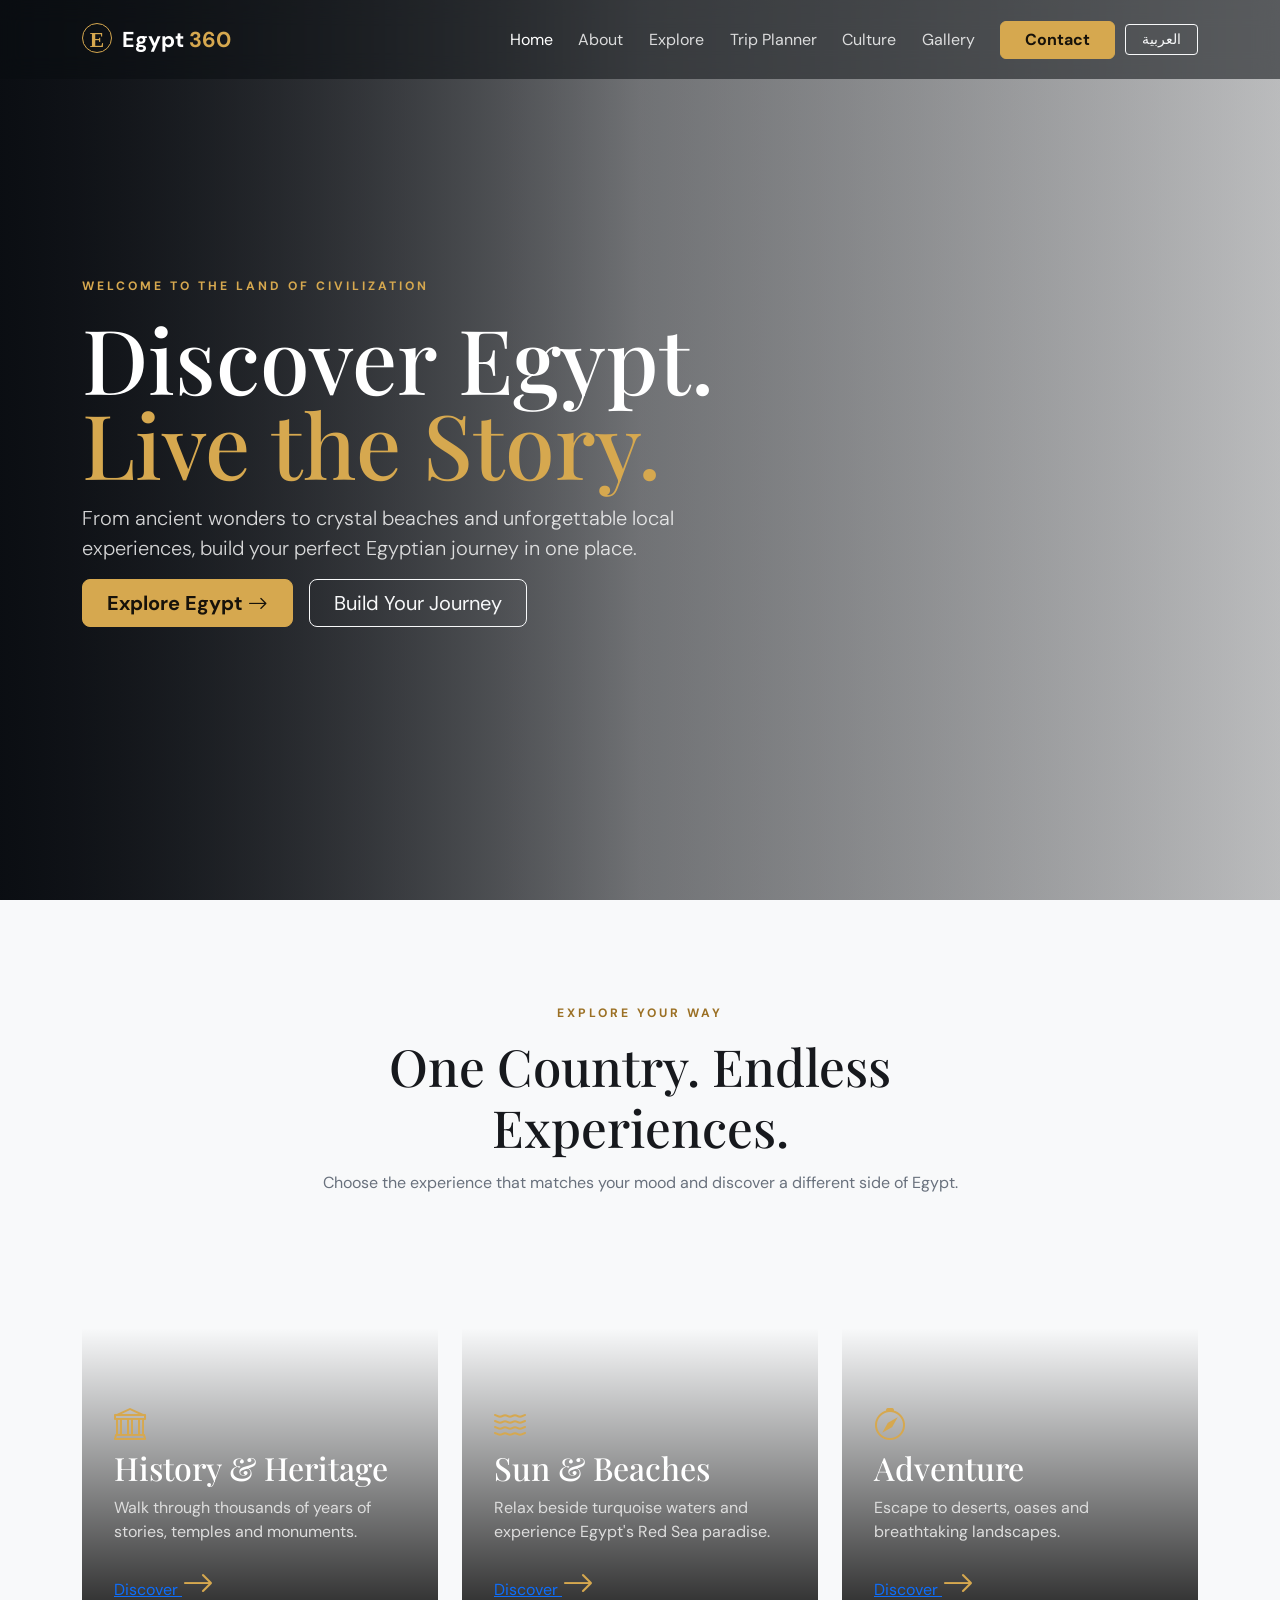
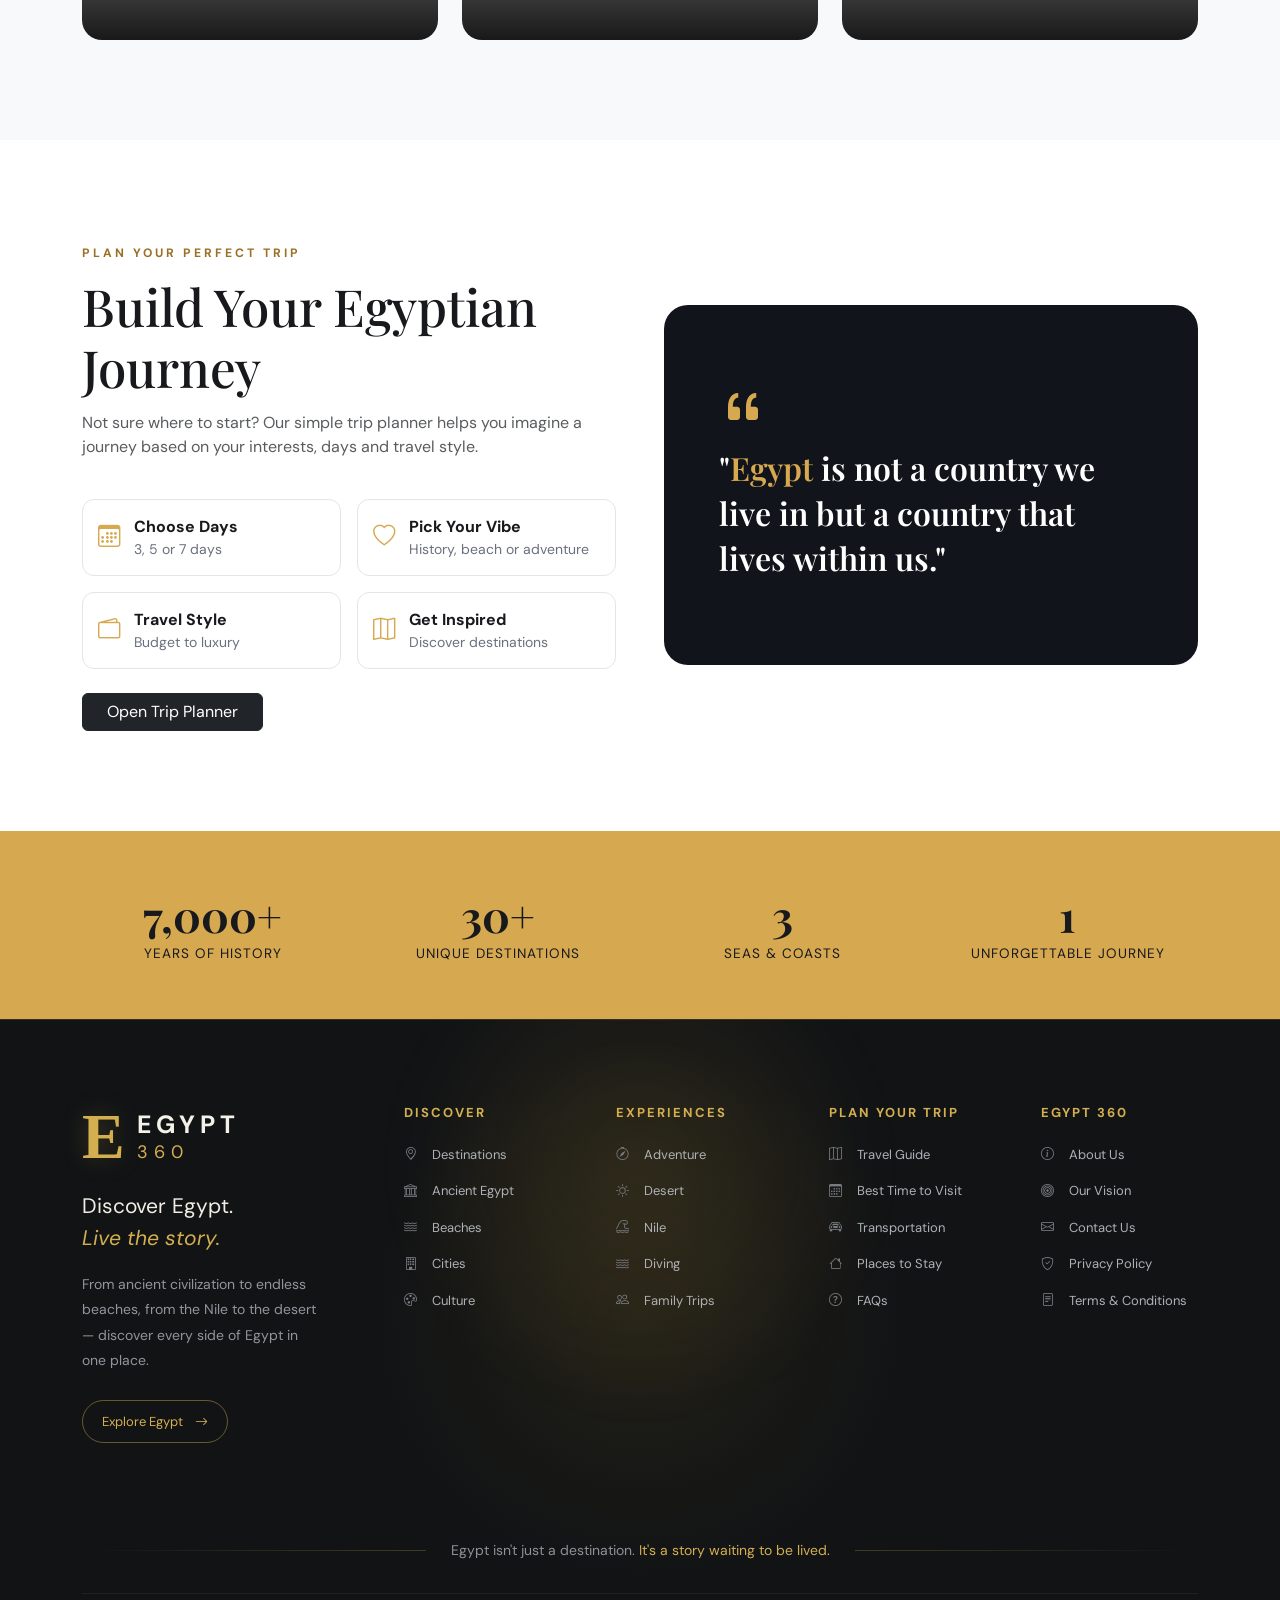
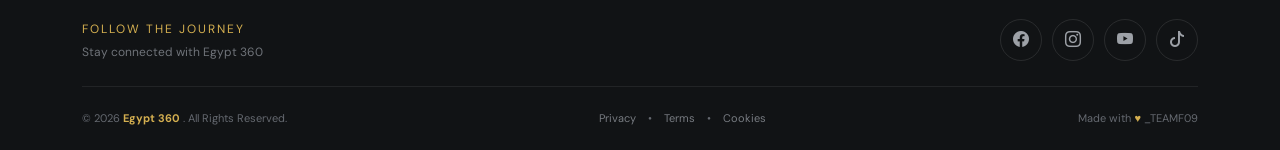
==== commit abcdaa15: "Add files via upload" ====
--- a/index.html
+++ b/index.html
@@ -72,6 +72,10 @@
             </div>
         </div>
     </nav>
+
+
+
+
     <header class="hero">
         <div class="container hero-content">
             <div class="row align-items-center">
@@ -111,6 +115,10 @@
                         </div>
                     </div>
                 </div>
+
+
+
+
                 <div class="col-md-4">
                     <div class="experience-card experience-beach">
                         <div><i class="bi bi-water"></i>
@@ -121,6 +129,10 @@
                         </div>
                     </div>
                 </div>
+
+
+
+
                 <div class="col-md-4">
                     <div class="experience-card experience-adventure">
                         <div><i class="bi bi-compass"></i>
@@ -197,29 +209,424 @@
 
 
 
-    <footer class="footer">
+    <footer class="egypt360-footer">
+
+        <!-- Ambient Glow -->
+        <div class="footer-glow"></div>
+
         <div class="container">
-            <div class="row g-4">
-                <div class="col-lg-5">
-                    <h4><span class="brand-mark">E</span> Egypt 360</h4>
-                    <p>Discover the soul of Egypt through history, culture, nature and unforgettable experiences.</p>
-                </div>
-                <div class="col-6 col-lg-3">
-                    <h6>Explore</h6><a href="explore.html">Destinations</a><a href="planner.html">Trip Planner</a><a
-                        href="culture.html">Culture</a>
-                </div>
-                <div class="col-6 col-lg-4">
-                    <h6>Follow the Journey</h6>
-                    <div class="socials"><a href="#"><i class="bi bi-facebook"></i></a><a href="#"><i
-                                class="bi bi-instagram"></i></a><a href="#"><i class="bi bi-youtube"></i></a><a
-                            href="#"><i class="bi bi-tiktok"></i></a></div>
-                </div>
-            </div>
-            <hr>
-            <p class="mb-0 small text-center">© 2026 Egypt 360. Designed for a better way to discover Egypt By With
-                F09TEAM.</p>
+
+            <!-- =========================
+             FOOTER MAIN
+        ========================== -->
+            <div class="footer-main">
+
+
+                <!-- =========================
+                 BRAND
+            ========================== -->
+                <div class="footer-brand">
+
+                    <div class="footer-logo">
+
+                        <a href="index.html" class="footer-logo-link">
+
+                            <span class="logo-e">E</span>
+
+                            <div class="logo-text">
+                                <strong>EGYPT</strong>
+                                <span>360</span>
+                            </div>
+
+                        </a>
+
+                    </div>
+
+
+                    <p class="footer-tagline">
+                        Discover Egypt.<br>
+                        <em>Live the story.</em>
+                    </p>
+
+
+                    <p class="footer-description">
+                        From ancient civilization to endless beaches,
+                        from the Nile to the desert — discover every side
+                        of Egypt in one place.
+                    </p>
+
+
+                    <!-- Explore Egypt -->
+                    <a href="explore.html" class="footer-explore-btn">
+
+                        Explore Egypt
+
+                        <i class="bi bi-arrow-right"></i>
+
+                    </a>
+
+                </div>
+
+
+
+                <!-- =========================
+                 DISCOVER
+            ========================== -->
+                <div class="footer-column">
+
+                    <h4>DISCOVER</h4>
+
+
+                    <a href="explore.html">
+
+                        <i class="bi bi-geo-alt"></i>
+
+                        Destinations
+
+                    </a>
+
+
+                    <a href="culture.html">
+
+                        <i class="bi bi-bank"></i>
+
+                        Ancient Egypt
+
+                    </a>
+
+
+                    <a href="explore.html">
+
+                        <i class="bi bi-water"></i>
+
+                        Beaches
+
+                    </a>
+
+
+                    <a href="explore.html">
+
+                        <i class="bi bi-building"></i>
+
+                        Cities
+
+                    </a>
+
+
+                    <a href="culture.html">
+
+                        <i class="bi bi-palette"></i>
+
+                        Culture
+
+                    </a>
+
+                </div>
+
+
+
+                <!-- =========================
+                 EXPERIENCES
+            ========================== -->
+                <div class="footer-column">
+
+                    <h4>EXPERIENCES</h4>
+
+
+                    <a href="explore.html">
+
+                        <i class="bi bi-compass"></i>
+
+                        Adventure
+
+                    </a>
+
+
+                    <a href="explore.html">
+
+                        <i class="bi bi-sun"></i>
+
+                        Desert
+
+                    </a>
+
+
+                    <a href="explore.html">
+
+                        <i class="bi bi-tsunami"></i>
+
+                        Nile
+
+                    </a>
+
+
+                    <a href="explore.html">
+
+                        <i class="bi bi-water"></i>
+
+                        Diving
+
+                    </a>
+
+
+                    <a href="explore.html">
+
+                        <i class="bi bi-people"></i>
+
+                        Family Trips
+
+                    </a>
+
+                </div>
+
+
+
+                <!-- =========================
+                 PLAN YOUR TRIP
+            ========================== -->
+                <div class="footer-column">
+
+                    <h4>PLAN YOUR TRIP</h4>
+
+
+                    <a href="planner.html">
+
+                        <i class="bi bi-map"></i>
+
+                        Travel Guide
+
+                    </a>
+
+
+                    <a href="planner.html">
+
+                        <i class="bi bi-calendar3"></i>
+
+                        Best Time to Visit
+
+                    </a>
+
+
+                    <a href="planner.html">
+
+                        <i class="bi bi-car-front"></i>
+
+                        Transportation
+
+                    </a>
+
+
+                    <a href="planner.html">
+
+                        <i class="bi bi-house"></i>
+
+                        Places to Stay
+
+                    </a>
+
+
+                    <a href="planner.html">
+
+                        <i class="bi bi-question-circle"></i>
+
+                        FAQs
+
+                    </a>
+
+                </div>
+
+
+
+                <!-- =========================
+                 EGYPT 360
+            ========================== -->
+                <div class="footer-column">
+
+                    <h4>EGYPT 360</h4>
+
+
+                    <a href="about.html">
+
+                        <i class="bi bi-info-circle"></i>
+
+                        About Us
+
+                    </a>
+
+
+                    <a href="about.html">
+
+                        <i class="bi bi-bullseye"></i>
+
+                        Our Vision
+
+                    </a>
+
+
+                    <a href="contact.html">
+
+                        <i class="bi bi-envelope"></i>
+
+                        Contact Us
+
+                    </a>
+
+
+                    <a href="contact.html">
+
+                        <i class="bi bi-shield-check"></i>
+
+                        Privacy Policy
+
+                    </a>
+
+
+                    <a href="contact.html">
+
+                        <i class="bi bi-file-text"></i>
+
+                        Terms & Conditions
+
+                    </a>
+
+                </div>
+
+            </div>
+
+
+
+            <!-- =========================
+             FOOTER QUOTE
+        ========================== -->
+            <div class="footer-quote">
+
+                <div class="quote-line"></div>
+
+                <p>
+                    Egypt isn't just a destination.
+                    <span>It's a story waiting to be lived.</span>
+                </p>
+
+                <div class="quote-line"></div>
+
+            </div>
+
+
+
+            <!-- =========================
+             SOCIAL
+        ========================== -->
+            <div class="footer-social-section">
+
+                <div class="social-title">
+
+                    <span>
+                        FOLLOW THE JOURNEY
+                    </span>
+
+                    <small>
+                        Stay connected with Egypt 360
+                    </small>
+
+                </div>
+
+
+                <div class="footer-socials">
+
+                    <!-- Facebook -->
+                    <a href="#" aria-label="Facebook">
+
+                        <i class="bi bi-facebook"></i>
+
+                    </a>
+
+
+                    <!-- Instagram -->
+                    <a href="#" aria-label="Instagram">
+
+                        <i class="bi bi-instagram"></i>
+
+                    </a>
+
+
+                    <!-- YouTube -->
+                    <a href="#" aria-label="YouTube">
+
+                        <i class="bi bi-youtube"></i>
+
+                    </a>
+
+
+                    <!-- TikTok -->
+                    <a href="#" aria-label="TikTok">
+
+                        <i class="bi bi-tiktok"></i>
+
+                    </a>
+
+                </div>
+
+            </div>
+
+
+
+            <!-- =========================
+             FOOTER BOTTOM
+        ========================== -->
+            <div class="footer-bottom">
+
+
+                <div class="copyright">
+
+                    © 2026
+
+                    <strong>
+                        Egypt 360
+                    </strong>
+
+                    . All Rights Reserved.
+
+                </div>
+
+
+                <div class="footer-bottom-links">
+
+                    <a href="contact.html">
+                        Privacy
+                    </a>
+
+                    <span>•</span>
+
+                    <a href="contact.html">
+                        Terms
+                    </a>
+
+                    <span>•</span>
+
+                    <a href="contact.html">
+                        Cookies
+                    </a>
+
+                </div>
+
+
+                <div class="made-with">
+
+                    Made with
+
+                    <span>♥</span>
+
+                    _TEAMF09
+
+                </div>
+
+            </div>
+
         </div>
+
     </footer>
+
+
 
     <script src="https://cdn.jsdelivr.net/npm/bootstrap@5.3.8/dist/js/bootstrap.bundle.min.js"></script>
 </body>
--- a/style.css
+++ b/style.css
@@ -59,8 +59,6 @@
     margin-right: 5px
 }
 
-/* المسافة بين عناصر القائمة كلها - طريقة واحدة بس، بتشتغل صح
-   في الاتجاهين LTR و RTL من غير أي حاجة إضافية */
 .navbar-nav {
     gap: 0.6rem;
 }
@@ -289,8 +287,6 @@
     color: var(--muted)
 }
 
-/* كارت الاقتباس بتاع الهوم بيدج فقط. كارت الجاليري ليه اسمه الخاص
-   تحت (.gallery-quote-card) عشان مايتلخبطش مع ده */
 .quote-card {
     min-height: 360px;
     padding: 55px;
@@ -520,7 +516,6 @@
     color: #d6a84f;
 }
 
-/* خط ذهبي قصير - مستخدم في about وكمان في اقتباسات تانية بنفس المقاس */
 .gold-line {
     width: 70px;
     height: 3px;
@@ -1006,10 +1001,6 @@
     font-weight: bold;
 }
 
-/* كارت الاقتباس الخاص بصفحة الجاليري بس (كان اسمه .quote-card
-   زي كارت الهوم بيدج بالظبط، وده كان بيعمل تعارض ويأثر على شكل
-   كارت الهوم كمان). لازم تغيّر الـ class في gallery.html من
-   quote-card إلى gallery-quote-card */
 .gallery-quote-card {
     background-color: #11151b;
     color: #fff;
@@ -1215,7 +1206,7 @@
     transform: scale(1.08);
 }
 
-/* الفورم بالتصميم الغامق (النسخة النهائية اللي فعلاً شغالة) */
+
 .planner-form {
     padding: 70px 0;
     background: #ffffff;
@@ -1665,8 +1656,6 @@
     line-height: 1.8;
 }
 
-/* خط ذهبي كبير - نسخة تانية من .gold-line مخصصة لصفحة الثقافة بس
-   عشان متتلخبطش مع الخط اللي في صفحة about */
 .gold-line-lg {
     width: 90px;
     height: 4px;
@@ -1777,6 +1766,8 @@
 }
 
 
+
+
 html[dir="rtl"] .navbar-nav {
     margin-right: auto !important;
     margin-left: 0 !important;
@@ -1789,4 +1780,705 @@
 
 html[dir="rtl"] .navbar-nav .nav-item {
     margin-left: 0 !important;
+}
+
+
+/* =========================================================
+   EGYPT 360 FOOTER
+========================================================= */
+
+.egypt360-footer {
+
+    position: relative;
+
+    background:
+        radial-gradient(
+            circle at 50% 40%,
+            rgba(190, 150, 45, 0.10),
+            transparent 35%
+        ),
+        #111315;
+
+    color: #e8e5dc;
+
+    padding: 85px 0 0;
+
+    overflow: hidden;
+
+    border-top:
+        1px solid rgba(212, 175, 80, 0.18);
+
+}
+
+
+/* =========================================================
+   AMBIENT GLOW
+========================================================= */
+
+.footer-glow {
+
+    position: absolute;
+
+    width: 500px;
+    height: 500px;
+
+    left: 50%;
+    top: 20%;
+
+    transform: translate(-50%, -50%);
+
+    background:
+        radial-gradient(
+            circle,
+            rgba(198, 158, 55, 0.13),
+            transparent 70%
+        );
+
+    pointer-events: none;
+
+    filter: blur(20px);
+
+}
+
+
+
+/* =========================================================
+   MAIN
+========================================================= */
+
+.footer-main {
+
+    position: relative;
+
+    display: grid;
+
+    grid-template-columns:
+        1.7fr
+        repeat(4, 1fr);
+
+    gap: 55px;
+
+    padding-bottom: 65px;
+
+}
+
+
+
+/* =========================================================
+   BRAND
+========================================================= */
+
+.footer-brand {
+
+    padding-right: 30px;
+
+}
+
+
+.footer-logo {
+
+    margin-bottom: 22px;
+
+}
+
+
+.footer-logo-link {
+
+    display: inline-flex;
+
+    align-items: center;
+
+    gap: 12px;
+
+    text-decoration: none;
+
+}
+
+
+.logo-e {
+
+    font-family: Georgia, serif;
+
+    font-size: 64px;
+
+    line-height: 1;
+
+    font-weight: 900;
+
+    color: #d4af50;
+
+    text-shadow:
+        0 0 25px rgba(212,175,80,.25);
+
+}
+
+
+.logo-text {
+
+    display: flex;
+
+    flex-direction: column;
+
+    line-height: .9;
+
+}
+
+
+.logo-text strong {
+
+    font-size: 25px;
+
+    letter-spacing: 5px;
+
+    color: #f4f1e8;
+
+}
+
+
+.logo-text span {
+
+    color: #d4af50;
+
+    font-size: 18px;
+
+    letter-spacing: 6px;
+
+    margin-top: 7px;
+
+}
+
+
+.footer-tagline {
+
+    font-size: 21px;
+
+    line-height: 1.5;
+
+    margin: 0 0 18px;
+
+    color: #f2eee5;
+
+}
+
+
+.footer-tagline em {
+
+    color: #d4af50;
+
+}
+
+
+.footer-description {
+
+    max-width: 310px;
+
+    color: #92959b;
+
+    font-size: 14px;
+
+    line-height: 1.8;
+
+    margin-bottom: 27px;
+
+}
+
+
+
+/* =========================================================
+   EXPLORE BUTTON
+========================================================= */
+
+.footer-explore-btn {
+
+    display: inline-flex;
+
+    align-items: center;
+
+    gap: 12px;
+
+    padding: 11px 19px;
+
+    border:
+        1px solid rgba(212,175,80,.45);
+
+    border-radius: 30px;
+
+    color: #d4af50;
+
+    text-decoration: none;
+
+    font-size: 13px;
+
+    transition: .3s ease;
+
+}
+
+
+.footer-explore-btn i {
+
+    transition: .3s ease;
+
+}
+
+
+.footer-explore-btn:hover {
+
+    background: #d4af50;
+
+    color: #111315;
+
+    transform: translateY(-3px);
+
+}
+
+
+.footer-explore-btn:hover i {
+
+    transform: translateX(5px);
+
+}
+
+
+
+/* =========================================================
+   COLUMNS
+========================================================= */
+
+.footer-column h4 {
+
+    color: #d4af50;
+
+    font-size: 13px;
+
+    font-weight: 700;
+
+    letter-spacing: 2px;
+
+    margin-bottom: 24px;
+
+}
+
+
+.footer-column a {
+
+    display: flex;
+
+    align-items: center;
+
+    gap: 10px;
+
+    color: #aeb1b6;
+
+    text-decoration: none;
+
+    font-size: 13px;
+
+    margin-bottom: 17px;
+
+    transition: .25s ease;
+
+}
+
+
+.footer-column a i {
+
+    width: 18px;
+
+    color: #777b81;
+
+    transition: .25s ease;
+
+}
+
+
+.footer-column a:hover {
+
+    color: #f2eee5;
+
+    transform: translateX(5px);
+
+}
+
+
+.footer-column a:hover i {
+
+    color: #d4af50;
+
+}
+
+
+
+/* =========================================================
+   QUOTE
+========================================================= */
+
+.footer-quote {
+
+    display: flex;
+
+    align-items: center;
+
+    gap: 25px;
+
+    padding: 32px 0;
+
+}
+
+
+.quote-line {
+
+    flex: 1;
+
+    height: 1px;
+
+    background:
+        linear-gradient(
+            90deg,
+            transparent,
+            rgba(212,175,80,.25)
+        );
+
+}
+
+
+.quote-line:last-child {
+
+    background:
+        linear-gradient(
+            90deg,
+            rgba(212,175,80,.25),
+            transparent
+        );
+
+}
+
+
+.footer-quote p {
+
+    margin: 0;
+
+    color: #8e9196;
+
+    font-size: 14px;
+
+    text-align: center;
+
+    white-space: nowrap;
+
+}
+
+
+.footer-quote span {
+
+    color: #d4af50;
+
+}
+
+
+
+/* =========================================================
+   SOCIAL
+========================================================= */
+
+.footer-social-section {
+
+    display: flex;
+
+    justify-content: space-between;
+
+    align-items: center;
+
+    padding: 25px 0;
+
+    border-top:
+        1px solid rgba(255,255,255,.06);
+
+}
+
+
+.social-title {
+
+    display: flex;
+
+    flex-direction: column;
+
+    gap: 5px;
+
+}
+
+
+.social-title span {
+
+    color: #d4af50;
+
+    font-size: 12px;
+
+    letter-spacing: 2px;
+
+}
+
+
+.social-title small {
+
+    color: #6f7379;
+
+    font-size: 12px;
+
+}
+
+
+.footer-socials {
+
+    display: flex;
+
+    gap: 10px;
+
+}
+
+
+.footer-socials a {
+
+    width: 42px;
+    height: 42px;
+
+    display: flex;
+
+    align-items: center;
+
+    justify-content: center;
+
+    border-radius: 50%;
+
+    border:
+        1px solid rgba(255,255,255,.10);
+
+    color: #9da1a7;
+
+    text-decoration: none;
+
+    transition: .3s ease;
+
+}
+
+
+.footer-socials a:hover {
+
+    color: #111315;
+
+    background: #d4af50;
+
+    border-color: #d4af50;
+
+    transform: translateY(-4px);
+
+}
+
+
+
+/* =========================================================
+   BOTTOM
+========================================================= */
+
+.footer-bottom {
+
+    display: flex;
+
+    justify-content: space-between;
+
+    align-items: center;
+
+    padding: 23px 0;
+
+    border-top:
+        1px solid rgba(255,255,255,.07);
+
+    color: #656970;
+
+    font-size: 11px;
+
+}
+
+
+.footer-bottom strong {
+
+    color: #d4af50;
+
+}
+
+
+.footer-bottom-links {
+
+    display: flex;
+
+    gap: 12px;
+
+}
+
+
+.footer-bottom-links a {
+
+    color: #777b81;
+
+    text-decoration: none;
+
+    transition: .2s ease;
+
+}
+
+
+.footer-bottom-links a:hover {
+
+    color: #d4af50;
+
+}
+
+
+.made-with span {
+
+    color: #d4af50;
+
+}
+
+
+/* =========================================================
+   TABLET
+========================================================= */
+
+@media (max-width: 1100px) {
+
+    .footer-main {
+
+        grid-template-columns:
+            1.5fr
+            repeat(2, 1fr);
+
+        gap: 45px;
+
+    }
+
+}
+
+
+
+/* =========================================================
+   MOBILE
+========================================================= */
+
+@media (max-width: 700px) {
+
+    .egypt360-footer {
+
+        padding-top: 60px;
+
+    }
+
+
+    .footer-main {
+
+        grid-template-columns: 1fr 1fr;
+
+        gap: 40px 25px;
+
+    }
+
+
+    .footer-brand {
+
+        grid-column: 1 / -1;
+
+        padding-right: 0;
+
+    }
+
+
+    .footer-description {
+
+        max-width: 100%;
+
+    }
+
+
+    .footer-quote {
+
+        gap: 12px;
+
+    }
+
+
+    .footer-quote p {
+
+        font-size: 11px;
+
+        white-space: normal;
+
+    }
+
+
+    .footer-social-section {
+
+        flex-direction: column;
+
+        align-items: flex-start;
+
+        gap: 20px;
+
+    }
+
+
+    .footer-bottom {
+
+        flex-direction: column;
+
+        gap: 15px;
+
+        text-align: center;
+
+    }
+
+
+    .egypt360-back-top {
+
+        width: 48px;
+
+        height: 48px;
+
+        right: 18px;
+
+        bottom: 18px;
+
+    }
+
+}
+
+
+
+/* =========================================================
+   SMALL MOBILE
+========================================================= */
+
+@media (max-width: 430px) {
+
+    .footer-main {
+
+        grid-template-columns: 1fr;
+
+    }
+
+
+    .footer-brand {
+
+        grid-column: auto;
+
+    }
+
+
+    .footer-column {
+
+        border-bottom:
+            1px solid rgba(255,255,255,.05);
+
+        padding-bottom: 20px;
+
+    }
+
 }
